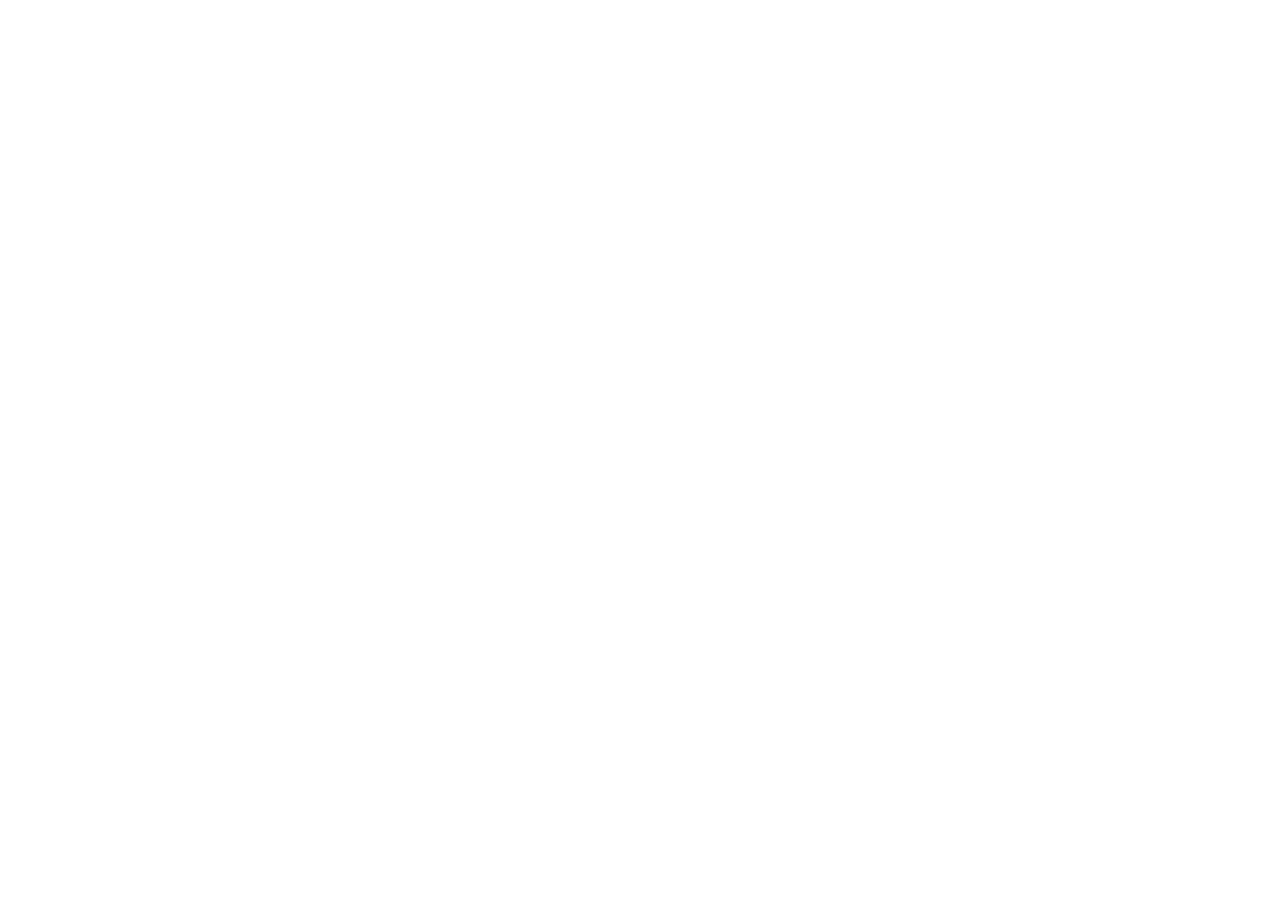
==== index.html @ 9dbeb755 "first commit" ====
<!DOCTYPE html>
<html lang="en">
<head>
    <meta charset="UTF-8">
    <meta name="viewport" content="width=device-width, initial-scale=1.0">
    <title>A New Bangladesh</title>
</head>
<body>
    
</body>
</html>
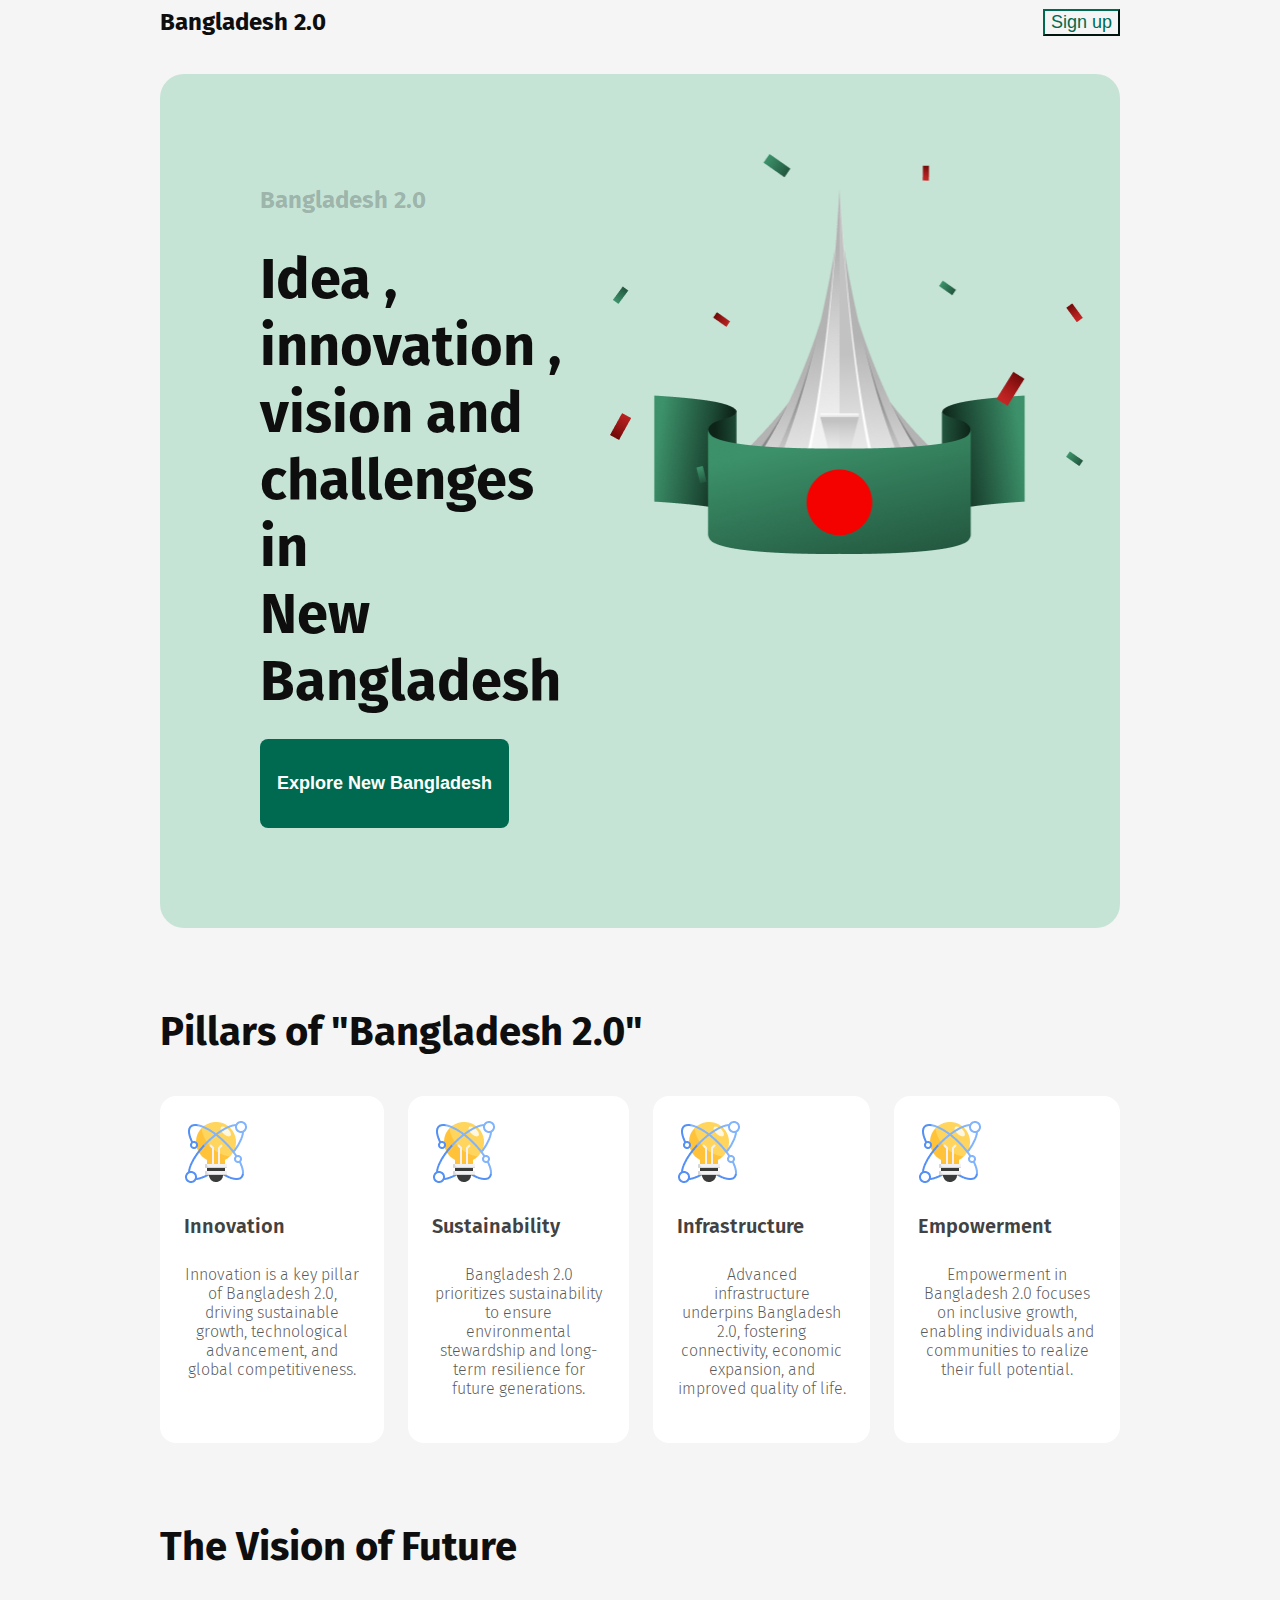
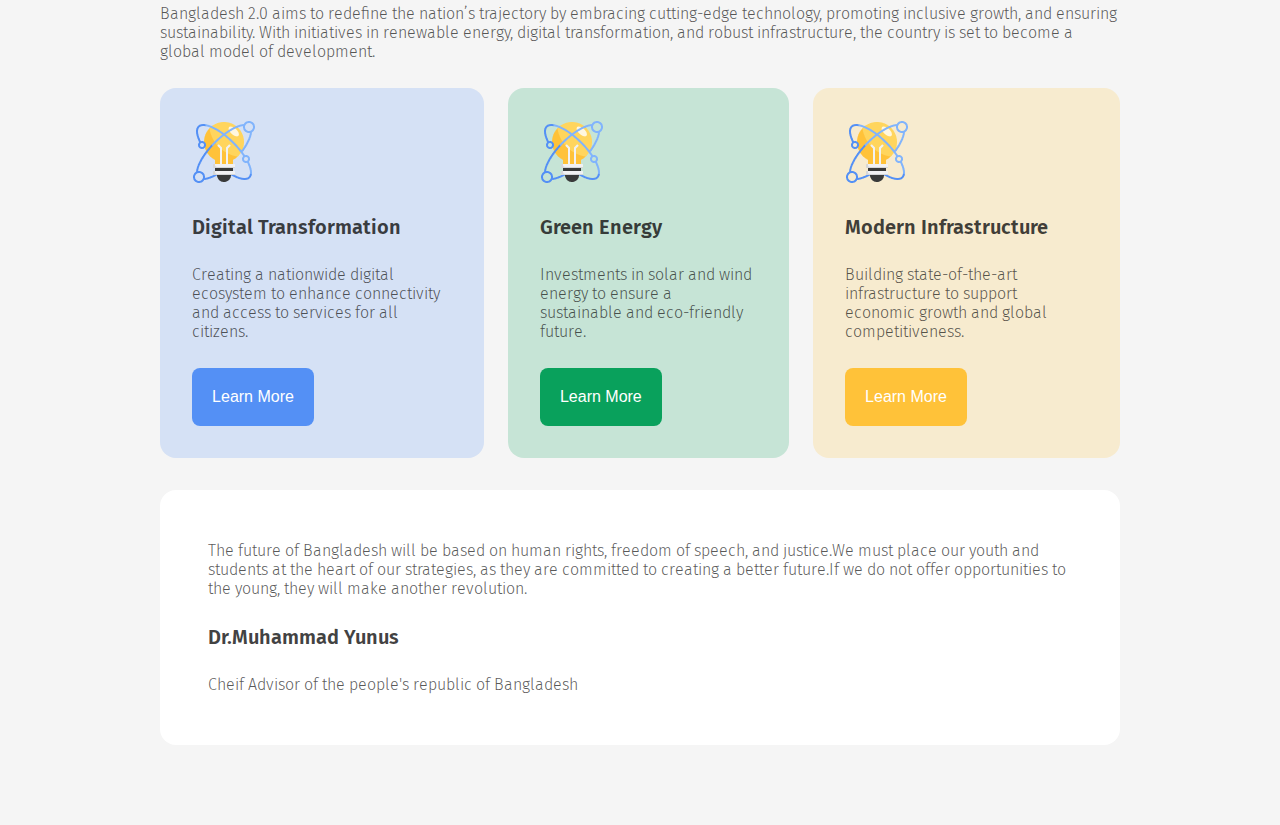
==== commit 7cd8399b: "second commit" ====
--- a/index.html
+++ b/index.html
@@ -4,8 +4,107 @@
     <meta charset="UTF-8">
     <meta name="viewport" content="width=device-width, initial-scale=1.0">
     <title>A New Bangladesh</title>
+    <link rel="preconnect" href="https://fonts.googleapis.com">
+<link rel="preconnect" href="https://fonts.gstatic.com" crossorigin>
+<link href="https://fonts.googleapis.com/css2?family=Fira+Sans:ital,wght@0,100;0,200;0,300;0,400;0,500;0,600;0,700;0,800;0,900;1,100;1,200;1,300;1,400;1,500;1,600;1,700;1,800;1,900&display=swap" rel="stylesheet">
+    <link rel="stylesheet" href="style/style.css">
 </head>
-<body>
+<body class="fira-sans margin whole-back"> 
+    
+    <header>
+        <nav>
+            <div class="black-color">Bangladesh 2.0</div>
+            <button>Sign up</button>
+        </nav>
+        <div class="banner green-back ">
+            
+                <div class="bann">
+                
+                <h4 class="descrip" style="font-size: 24px;">Bangladesh 2.0</h4>
+                    <h3 class="banner-title"> Idea , innovation ,<br>
+                    vision and challenges in <br>
+                    New Bangladesh <br></h3>
+                    <button class="green-btn">Explore New Bangladesh</button>
+                
+                        </div>
+
+            
+            <img class="hero" src="assets/hero.png" alt="">
+            
+
+        </div>
+        
+
+
+    </header>
+    <main>
+          
+            <h3 class="pillers-title">Pillars of "Bangladesh 2.0"</h3>
+        <div class="pillers"> 
+            <div class="pillers-bd">
+                <img src="assets/card-icon.png" alt="">
+                <h4 class="pil-sub-title">Innovation</h4>
+                <h4 class="pil-descrip">Innovation is a key pillar of Bangladesh 2.0, driving sustainable growth, technological advancement, and global competitiveness. </h4>
+            </div>
+            <div class="pillers-bd">
+                <img src="assets/card-icon.png" alt="">
+                <h4 class="pil-sub-title">Sustainability</h4>
+                <h4 class="pil-descrip">Bangladesh 2.0 prioritizes sustainability to ensure environmental stewardship and long-term resilience for future generations.</h4>
+            </div>
+            <div class="pillers-bd">
+                <img src="assets/card-icon.png" alt="">
+                <h4 class="pil-sub-title">Infrastructure</h4>
+                <h4 class="pil-descrip">Advanced infrastructure underpins Bangladesh 2.0, fostering connectivity, economic expansion, and improved quality of life.</h4>
+            </div>
+            <div class="pillers-bd">
+                <img src="assets/card-icon.png" alt="">
+                <h4 class="pil-sub-title">Empowerment</h4>
+                <h4 class="pil-descrip">Empowerment in Bangladesh 2.0 focuses on inclusive growth, enabling individuals and communities to realize their full potential.</h4>
+            </div>
+
+        </div>
+        
+            <h2 class="vision-title">The Vision of Future</h2>
+            <h5 class="vision-goal">Bangladesh 2.0 aims to redefine the nation’s trajectory by embracing cutting-edge technology, promoting inclusive growth, and ensuring sustainability. With initiatives in renewable energy, digital transformation, and robust infrastructure, the country is set to become a global model of development.</h5>
+        <div class="vision-of-future ">
+            <div class="vision-1 vision-box ">
+                
+                <img src="assets/card-icon.png" alt="">
+                <h4 class="vis-title">Digital Transformation</h4>
+                <h5 class="vision-goal">Creating a nationwide digital ecosystem to enhance connectivity and access to services for all citizens.</h5>
+                <button class="btn1">Learn More</button>
+                
+            </div>
+            <div class="vision2 vision-box">
+                <img src="assets/card-icon.png" alt="">
+                <h4 class="vis-title">Green Energy</h4>
+                <h5 class="vision-goal">Investments in solar and wind energy to ensure a sustainable and eco-friendly future.</h5>
+                <button class="btn2">Learn More</button>
+                
+            </div>
+            <div class="vision3 vision-box">
+                <img src="assets/card-icon.png" alt="">
+                <h4 class="vis-title">Modern Infrastructure</h4>
+                <h5 class="vision-goal">Building state-of-the-art infrastructure to support economic growth and global competitiveness.</h5>
+                <button class="btn3">Learn More</button>
+                
+            </div>
+        </div>    
+            <div class="yunus-speech">
+                <h5 class="vision-goal">The future of Bangladesh will be based on human rights, freedom of speech, and justice.We must place our youth and students at the heart of our strategies, as they are committed to creating a better future.If we do not offer opportunities to the young, they will make another revolution. <br></h5>
+                <h4 class="vis-title">Dr.Muhammad Yunus </h4>
+                <h5 class="vision-goal">Cheif Advisor of the people's republic of Bangladesh </h5>
+                </div>
+                
+                
+
+
+
+    </main>
+    <footer>
+
+
+    </footer>
     
 </body>
 </html>--- a/style/style.css
+++ b/style/style.css
@@ -0,0 +1,225 @@
+/* font link */
+.fira-sans {
+    font-family: "Fira Sans", serif;
+    font-weight:normal;
+    font-style: normal;
+}
+/* style for everyone */
+.whole-back{
+    background-color: #F5F5F5;
+}
+
+.green-btn{
+    background-color: #006A50;
+    color: #FFFFFF;
+    font-size: 18px;
+    padding: 34px 17px;
+
+    border-radius: 8px;
+    font-weight: 600;
+    border-color: none;
+    border: none;
+}
+.black-color{
+            color: #0E0E0E;
+            font-weight: 700;
+            font-size: 24px;
+            
+}
+.margin{
+    margin-left: 160px;
+    margin-right: 160px;
+}
+.green-back{
+    background-color: #C6E4D6;
+    border-radius: 24px;
+}
+.descrip{
+    color:rgba(14, 14, 14, 0.23);
+
+}
+/* style for header */
+header nav div{
+    font-size: 32px;
+    
+}
+nav button{
+    color: #006A50;
+    font-weight: 500;
+    font-size: 18px;
+    background-color: #F5F5F5;
+    border-color: #006A50;
+}
+nav{
+    display: flex;
+    align-items:center ;
+    justify-content: space-between;
+    margin-bottom: 38px;
+}
+/* banner style */
+.banner-title{
+    font-weight: 700;
+    font-size: 56px;
+    color: rgba(14, 14, 14, 1);
+    margin-bottom: 24px;
+    margin-right: 24px;
+    margin-top: 16px;
+    max-width: 622px;
+    
+}
+.banner{
+    display: flex;
+    padding-left: 59.5px;
+    
+     max-width: 100%;
+    max-height: fit-content;
+    justify-content: space-between;
+    padding: 80px 80px 100px 100px;
+    
+    margin-top: 20px;
+    margin-bottom: 80px;
+    overflow: hidden;
+}
+.banner-pad{
+    padding-top: 160px;
+    padding-bottom: 160px;
+}
+.hero{
+    
+    padding-right: 59.5px;
+    width: 475px;
+    height: 400px;
+    margin-left: 24px;
+    
+}
+/* piller section */
+.pillers-title{
+    color: #0E0E0E;
+    font-weight: 700;
+    font-size: 40px;
+
+}
+.pil-sub-title{
+    color: rgba(14, 14, 14, 0.8);
+    font-weight: 600;
+    font-size: 20px;
+
+
+}
+.pil-descrip{
+    color: rgba(14, 14, 14, 0.7);
+    font-size: 16px;
+    font-weight: 300;
+    text-align: justify;
+    text-align: center;
+}
+.pillers{
+    display: flex;
+    flex-direction: row;
+    gap: 24px;
+    border-top: 32px;
+    margin-bottom: 80px; 
+    
+}
+.pillers-bd{
+    background-color: #FFFFFF;
+    
+    border-radius: 16px;
+    justify-content: space-around;
+   
+    padding: 24px;
+    border: 64px 64px;
+   
+   
+}
+/* Vission of future part style */
+.vision-title{
+    color: rgba(14, 14, 14, 1);
+    font-size: 40px;
+    font-weight: 700;
+}
+.vision-goal{
+    color: rgba(14, 14, 14, 0.7);
+    font-weight: 300;
+    font-size: 16px;
+    
+}
+.vision-of-future{
+    display: flex;
+    gap: 24px;
+    margin-bottom: 32px;
+    
+
+}
+.vis-title{
+    color: rgba(14, 14, 14, 0.8);
+    font-size: 20px;
+    font-weight: 600;
+}
+.vision-box{
+    
+    border-radius: 16px;
+    gap: 24px;
+    padding: 32px 32px;
+    max-width:  450px;
+    
+    
+    
+}
+.vision-1{
+    background-color: rgba(84, 144, 245, 0.2);
+    
+
+} 
+.vision2{
+      
+    background-color:  rgba(198, 228, 214, 1);
+}
+.vision3{
+   
+    background-color: #F7EBCF;
+}
+/* vision button style */
+.btn1{
+    background-color: rgba(84, 144, 245, 1);
+    font-weight: 500;
+    font-size: 16px;
+    color: #FFFFFF;
+    padding: 20px 11px;
+    width: 122px;
+    border-radius: 8px;
+    border: none;
+
+}
+.btn2{
+    color: #FFFFFF;
+    font-weight: 500;
+    font-size: 16px;
+     background-color: #09A15C;
+    padding: 20px 11px; 
+    width: 122px;
+    border-radius: 8px;
+    border: none;
+}
+
+.btn3{
+    color: #FFFFFF; 
+    font-weight: 500;
+    font-size: 16px; 
+    background-color:#FFC239;
+    padding: 20px 11px;
+    width: 122px;
+    border-radius: 8px;
+    border: none;
+
+}
+.yunus-speech{
+    background-color: #FFFFFF;
+    padding: 24px 48px;
+    border-radius: 16px;
+    box-shadow: #8a8989;
+    margin-bottom: 80px;
+}
+
+
+
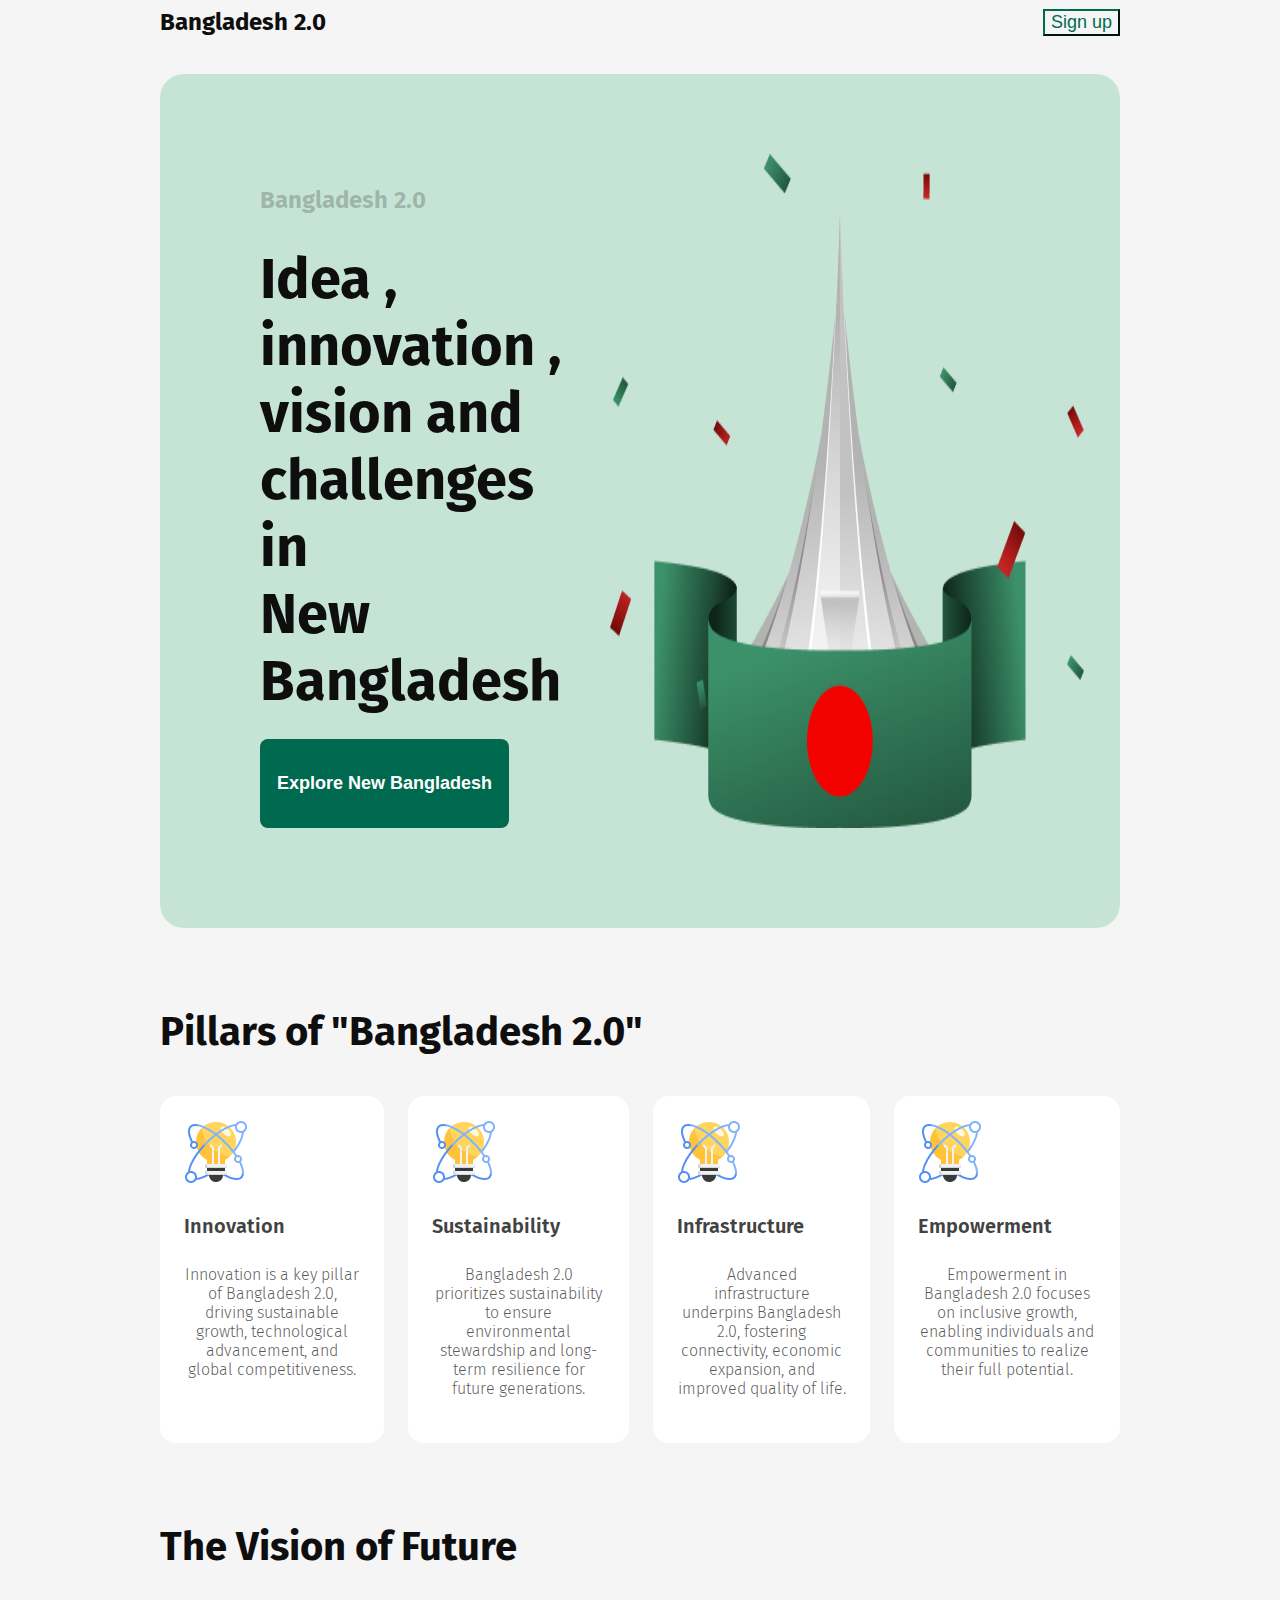
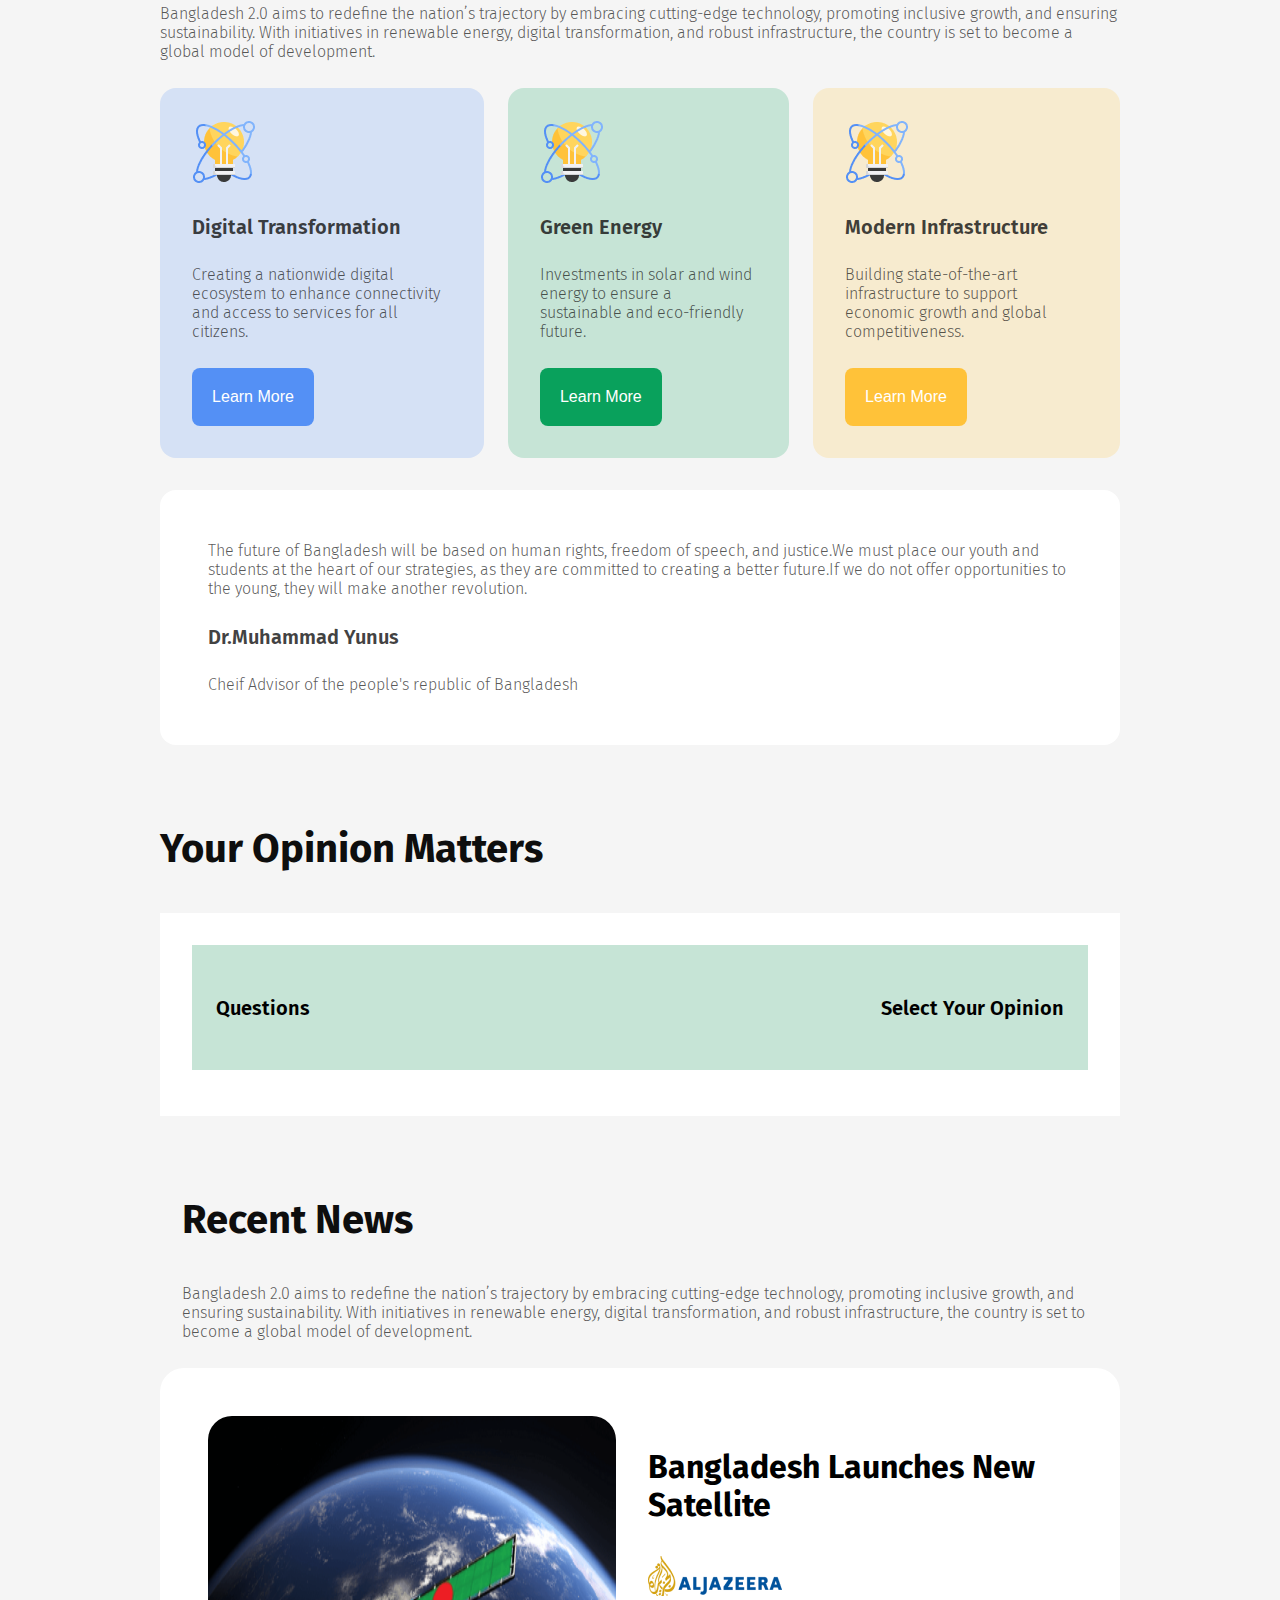
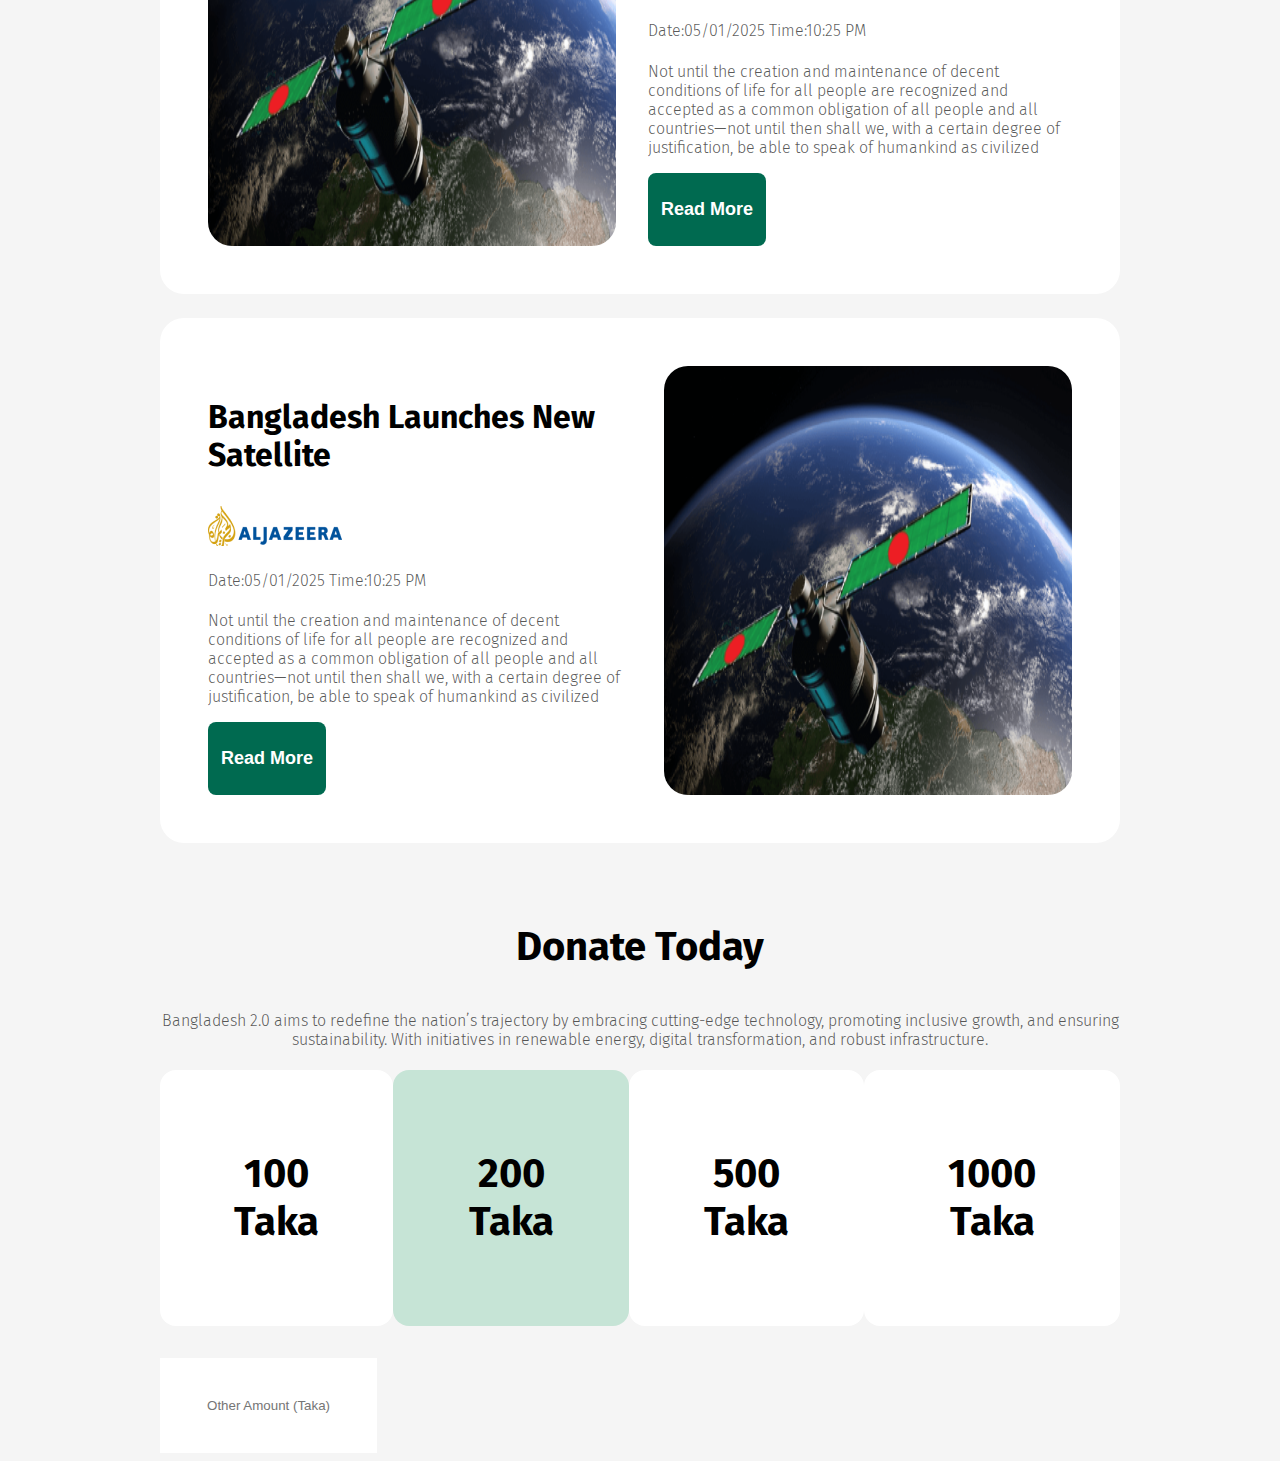
==== commit 730dbd9a: "third commit" ====
--- a/index.html
+++ b/index.html
@@ -95,6 +95,93 @@
                 <h4 class="vis-title">Dr.Muhammad Yunus </h4>
                 <h5 class="vision-goal">Cheif Advisor of the people's republic of Bangladesh </h5>
                 </div>
+                <div class="opinion">
+                    <h3 class="vision-title">Your Opinion Matters</h3>
+                    <div class="opinion-table">
+                        <div  class="opinion-tae">
+                            <div class="table-heading">
+                                <h4 class="tbl-heading-title">Questions</h4>
+                                <h4 class="tbl-heading-title">Select Your Opinion</h4>
+
+
+                            </div>
+
+                            <table>
+                            <tbody>
+                                <tr>
+                                    <td></td>
+                                    <td></td>
+                                </tr>
+                                <tr>
+                                    <td></td>
+                                    <td></td>
+                                </tr>
+                                <tr>
+                                    <td></td>
+                                    <td></td>
+                                </tr>
+
+                            </tbody>
+                            </table>
+
+
+                        </div>
+                    </div>
+
+                </div>
+                <div class="news">
+                    <h3 class="vision-title">Recent News</h3>
+                    <h5 class="vision-goal">Bangladesh 2.0 aims to redefine the nation’s trajectory by embracing cutting-edge technology, promoting inclusive growth, and ensuring sustainability. With initiatives in renewable energy, digital transformation, and robust infrastructure, the country is set to become a global model of development.</h5>
+                </div>
+            <div class="sat-news">
+                <div class="news-bd">
+                    <img class="sat-img" src="assets/satelite.png" alt="">
+                    <div class="satelite">
+                        <h3 class="new-sat">Bangladesh Launches New Satellite</h3>
+                        <img src="assets/al-jazeera.png" alt="">
+                        <h4 class="vision-goal">Date:05/01/2025 <spanS>Time:10:25 PM</span></h4>
+                        <p class="vision-goal">Not until the creation and maintenance of decent conditions of life for all people are recognized and accepted as a common obligation of all people and all countries—not until then shall we,
+                            with a certain degree of justification, be able to speak of humankind as civilized</p>
+                            <button class="green-btn sat-btn">Read More</button>
+
+                    </div>
+                </div>    
+                    <div class="news-bd">
+                        <div class="satelite">
+                            <h3 class="new-sat">Bangladesh Launches New Satellite</h3>
+                            <img src="assets/al-jazeera.png" alt="">
+                            <h4 class="vision-goal">Date:05/01/2025 <spanS>Time:10:25 PM</span></h4>
+                            <p class="vision-goal">Not until the creation and maintenance of decent conditions of life for all people are recognized and accepted as a common obligation of all people and all countries—not until then shall we,
+                                with a certain degree of justification, be able to speak of humankind as civilized</p>
+                                <button class="green-btn sat-btn">Read More</button>
+                            </div>
+                                <img class="sat-img" src="assets/satelite.png" alt="">
+             
+                            </div> 
+             </div> 
+             <div>
+                <h3 class="donate-title">Donate Today</h3>
+                <h4 class="vision-goal donate-tex">Bangladesh 2.0 aims to redefine the nation’s trajectory by embracing cutting-edge technology, promoting inclusive growth, and ensuring sustainability. With initiatives in renewable energy, digital transformation, and robust infrastructure.</h4>
+                <div class="donate-box">
+                   <div class="money don-back"><h3 class="donate-title">100 Taka</h3></div> 
+                    <div class="green-back money"><h3 class="donate-title ">200 Taka</h3></div>
+                    <div class="money don-back"><h3 class="donate-title">500 Taka</h3></div>
+                    <div class="money don-back"><h3 class="donate-title">1000 Taka</h3></div>
+
+                </div>
+                <div class=""> 
+                    <input   type="text" name="" id="" placeholder="Other Amount (Taka)" class="amount-box">
+                </div>
+
+             </div>              
+
+
+                   
+                    
+
+
+                
+
                 
                 
 
--- a/style/style.css
+++ b/style/style.css
@@ -64,7 +64,7 @@
     margin-bottom: 24px;
     margin-right: 24px;
     margin-top: 16px;
-    max-width: 622px;
+    max-width: 622;
     
 }
 .banner{
@@ -87,8 +87,8 @@
 .hero{
     
     padding-right: 59.5px;
-    width: 475px;
-    height: 400px;
+    width: 475;
+    height: 400;
     margin-left: 24px;
     
 }
@@ -161,7 +161,7 @@
     border-radius: 16px;
     gap: 24px;
     padding: 32px 32px;
-    max-width:  450px;
+    max-width:  450;
     
     
     
@@ -220,6 +220,89 @@
     box-shadow: #8a8989;
     margin-bottom: 80px;
 }
-
-
-
+/* opinion table */
+.opinion{
+    margin-bottom: 80px;
+}
+.opinion-table{
+    padding: 32px 32px;
+    background-color: #FFFFFF;
+}
+.table-heading{
+    display: flex;
+    justify-content: space-between;
+    background-color: #C6E4D6; 
+    padding: 24px 24px;      
+}
+.tbl-heading-title{
+    font-size: 20px;
+    font-weight: 600;
+}
+/* news style */
+.sat-news{
+    margin-bottom: 80px;
+}
+.sat-img{
+    border-radius: 24px;
+}
+.news{
+    margin: 22px;
+}
+.new-sat{
+    font-size: 32px;
+    font-weight: 700;
+
+}
+.news-bd{
+    display: flex;
+    gap: 32px;
+    padding: 48px 48px;
+    background-color: #FFFFFF;
+    border-radius: 24px;
+    margin-bottom: 24px;
+    
+}
+.sat-btn{
+    padding: 26px 13px;
+    max-width: 139px;
+}
+.satelite{
+
+}
+/* donte part  */
+.donate-title{
+    font-size: 40px;
+    font-weight: 700;
+    text-align: center;
+}
+.donate-tex{
+    text-align: center;
+}
+.donate-box{
+    display: flex;
+    justify-content: space-between;
+    margin-bottom: 32px;
+       
+}
+.don-back{
+    background-color:#FFFFFF ;
+}
+.money{
+    
+    padding: 40px 40px;
+    border-radius: 16px;
+    max-width: 240;
+
+}
+.amount-box{
+    background-color: #FFFFFF;
+    padding: 40px 20px;
+    border: none;
+    max-width: 1032;
+    text-align: center;
+    
+}
+
+
+
+
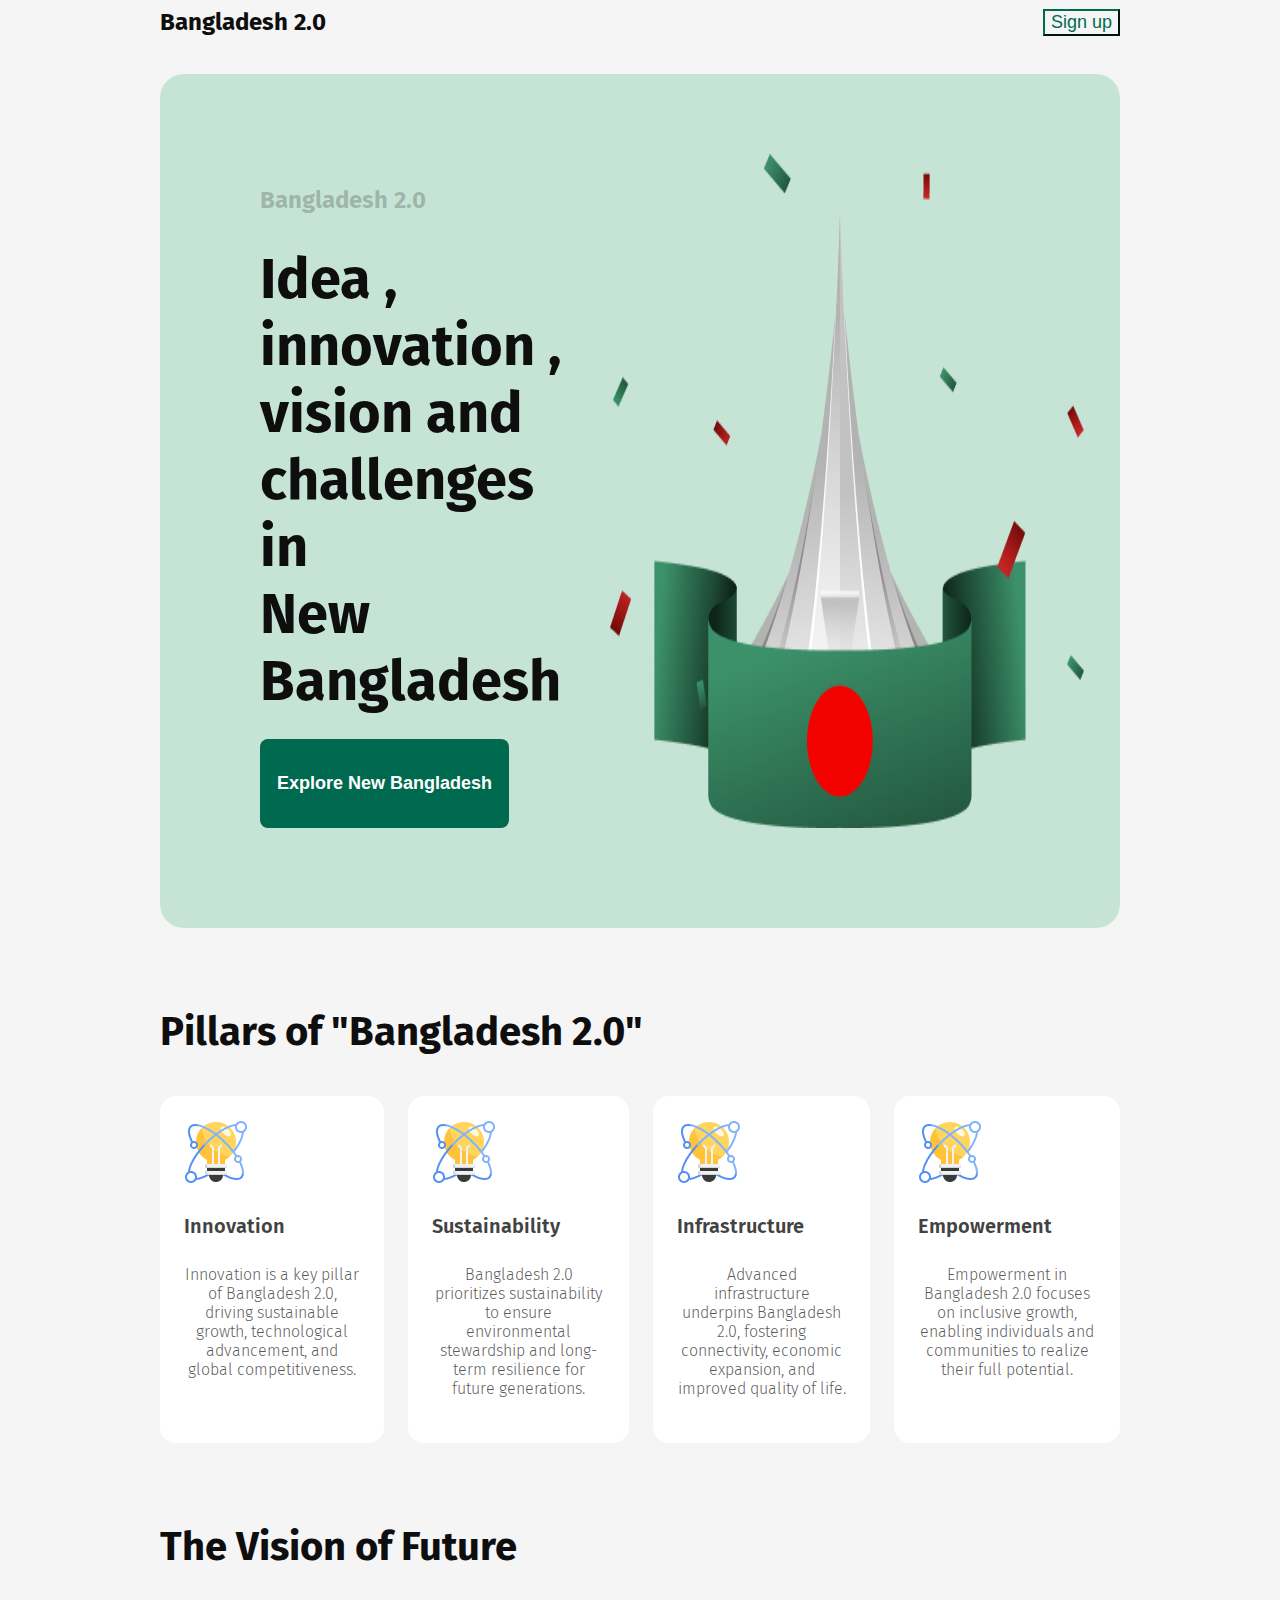
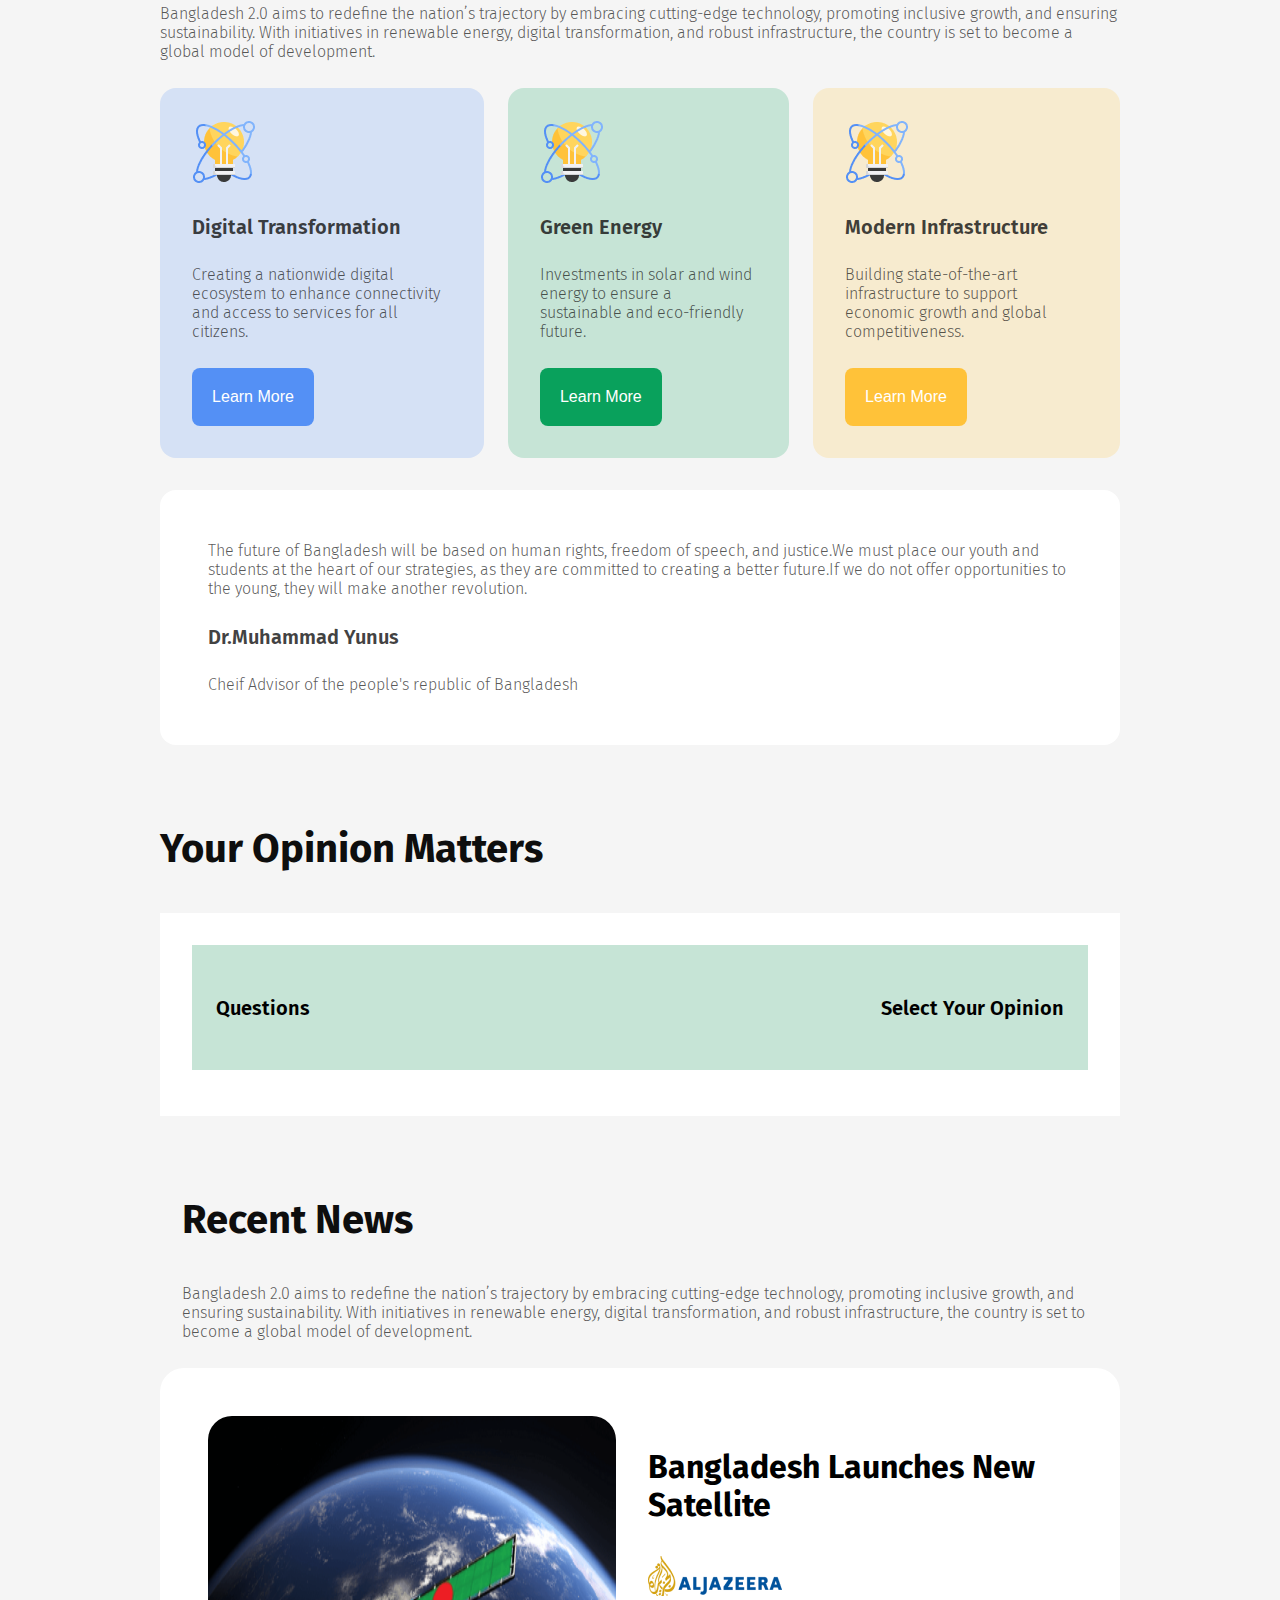
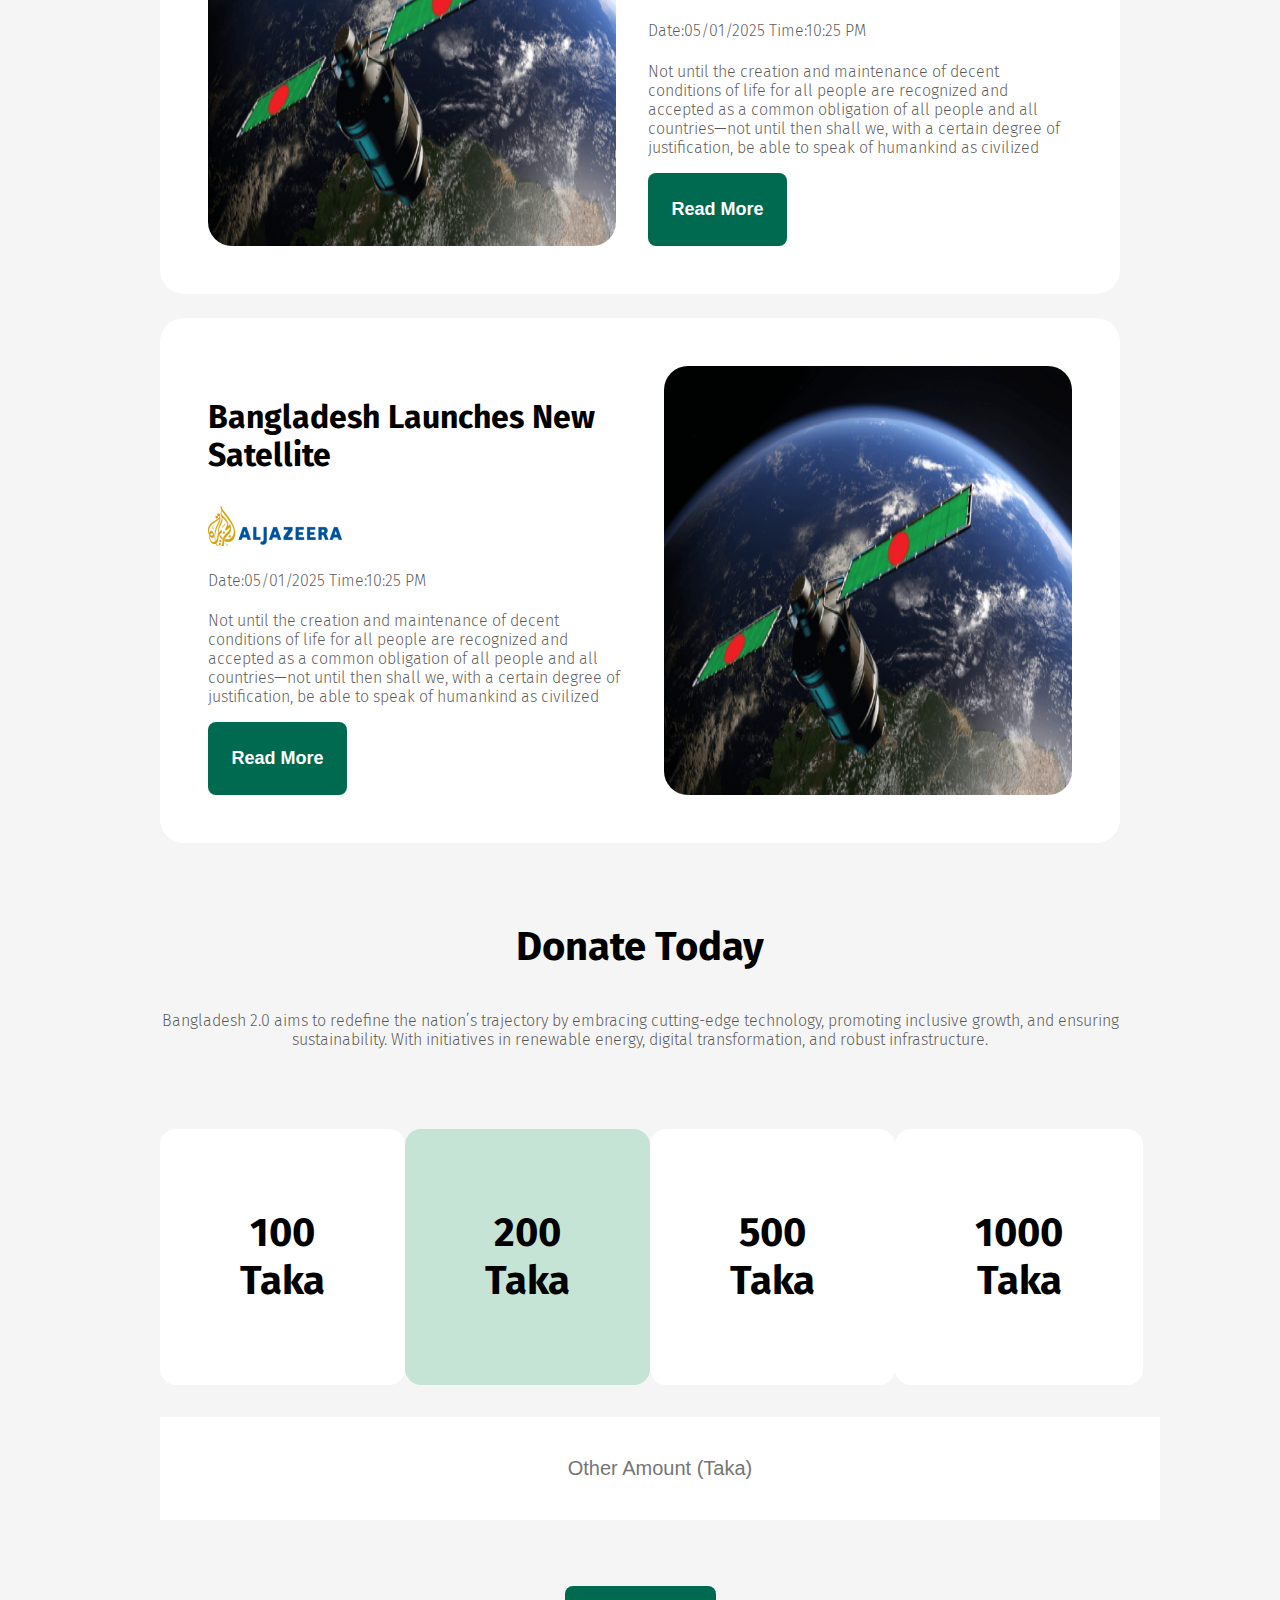
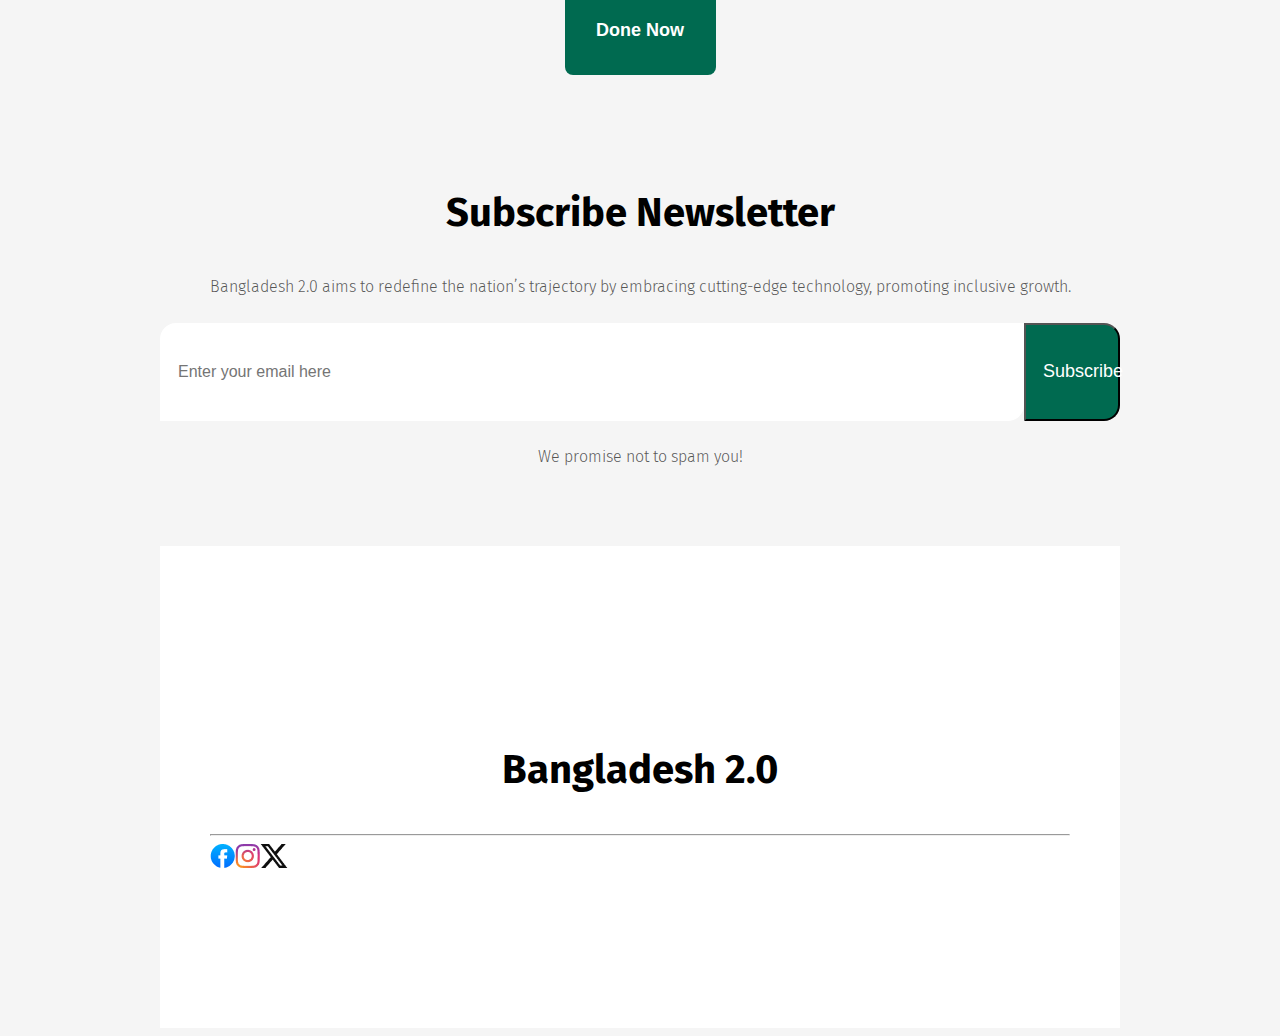
==== commit 71788b67: "forth commit" ====
--- a/index.html
+++ b/index.html
@@ -159,36 +159,55 @@
              
                             </div> 
              </div> 
-             <div>
+             <div class="sat-news">
                 <h3 class="donate-title">Donate Today</h3>
                 <h4 class="vision-goal donate-tex">Bangladesh 2.0 aims to redefine the nation’s trajectory by embracing cutting-edge technology, promoting inclusive growth, and ensuring sustainability. With initiatives in renewable energy, digital transformation, and robust infrastructure.</h4>
                 <div class="donate-box">
-                   <div class="money don-back"><h3 class="donate-title">100 Taka</h3></div> 
-                    <div class="green-back money"><h3 class="donate-title ">200 Taka</h3></div>
-                    <div class="money don-back"><h3 class="donate-title">500 Taka</h3></div>
-                    <div class="money don-back"><h3 class="donate-title">1000 Taka</h3></div>
+                   <div class="money don-back"><h3 class="donate-title marjin-money">100 Taka</h3></div> 
+                    <div class="green-back money"><h3 class="donate-title marjin-money ">200 Taka</h3></div>
+                    <div class="money don-back"><h3 class="donate-title marjin-money">500 Taka</h3></div>
+                    <div class="money don-back"><h3 class="donate-title marjin-money">1000 Taka</h3></div>
 
                 </div>
                 <div class=""> 
-                    <input   type="text" name="" id="" placeholder="Other Amount (Taka)" class="amount-box">
-                </div>
-
-             </div>              
-
-
-                   
-                    
-
-
-                
-
-                
-                
-
-
-
+                    <form action="">
+                        <input   type="text" name="" id="" placeholder="Other Amount (Taka)" class="amount-box">
+                    </form>
+                </div>
+                <div class="don-btn-text ">
+                    <button class="green-btn donate-btn">Done Now</button>
+                </div>
+                 
+
+             </div>
+                <div class="donate-tex">
+                    <h3 class="donate-title">Subscribe Newsletter</h3>
+                    <h5 class="vision-goal">Bangladesh 2.0 aims to redefine the nation’s trajectory by embracing cutting-edge technology, promoting inclusive growth.</h5>
+                    <div class="Subscribe">
+                       
+                            <input type="email" name="" id="" placeholder="Enter your email here" class="email-box">
+                             <button class="green-btn-subs">Subscribe</button>  
+                             
+                       
+                    </div>
+                    <h5 class="vision-goal">We promise not to spam you!</h5> 
+
+
+                </div> 
+                <div>
+
+
+                </div>               
     </main>
-    <footer>
+    <footer class="last">
+        <h3 class="donate-title">Bangladesh 2.0</h3>
+        <hr>
+        <div class="icon">
+            <img src="assets/facebook.png" alt="">
+            <img src="assets/instagram.png" alt="">
+            <img src="assets/x.png" alt="">
+        </div>
+
 
 
     </footer>
--- a/style/style.css
+++ b/style/style.css
@@ -264,7 +264,7 @@
 }
 .sat-btn{
     padding: 26px 13px;
-    max-width: 139px;
+    width: 139px;
 }
 .satelite{
 
@@ -277,11 +277,14 @@
 }
 .donate-tex{
     text-align: center;
+    margin-bottom: 80px;
 }
 .donate-box{
     display: flex;
     justify-content: space-between;
     margin-bottom: 32px;
+    
+    width: 100%;
        
 }
 .don-back{
@@ -291,18 +294,68 @@
     
     padding: 40px 40px;
     border-radius: 16px;
-    max-width: 240;
-
+    width: 240;
+    height: 128;
+    gap: 24px;
+}
+
+    
+.marjin-money{
+    margin: 40px 40px;
 }
 .amount-box{
     background-color: #FFFFFF;
     padding: 40px 20px;
     border: none;
-    max-width: 1032;
-    text-align: center;
-    
-}
-
-
-
-
+    width: 100%;
+    text-align: center;
+    font-size: 20px; 
+     
+}
+.donate-btn{
+    
+    width: 151px;
+    
+}
+.don-btn-text{
+    text-align: center;
+    
+    padding: 34px 17px;
+    margin-top: 32px;
+}
+/* subscribe part */
+.Subscribe{
+    display:flex;
+    gap: none;
+}
+.green-btn-subs{
+    background-color: #006A50; 
+    padding: 34px 17px;
+    width: 10%;
+    border-top-right-radius: 16px;
+    border-bottom-right-radius: 16px;
+    font-size: 18px;
+    color: #FFFFFF;
+}
+.email-box{
+    width: 90%;
+    padding: 40px 18px;
+    font-size: 16px;
+    border-top-left-radius: 16px;
+    border-bottom-right-radius: 16px;
+    border: none;
+}
+.last{
+    padding: 160px 50px;
+    background-color: #FFFFFF;
+    text-align: center;
+
+}
+.icon{
+    display: flex;
+}
+
+
+
+
+
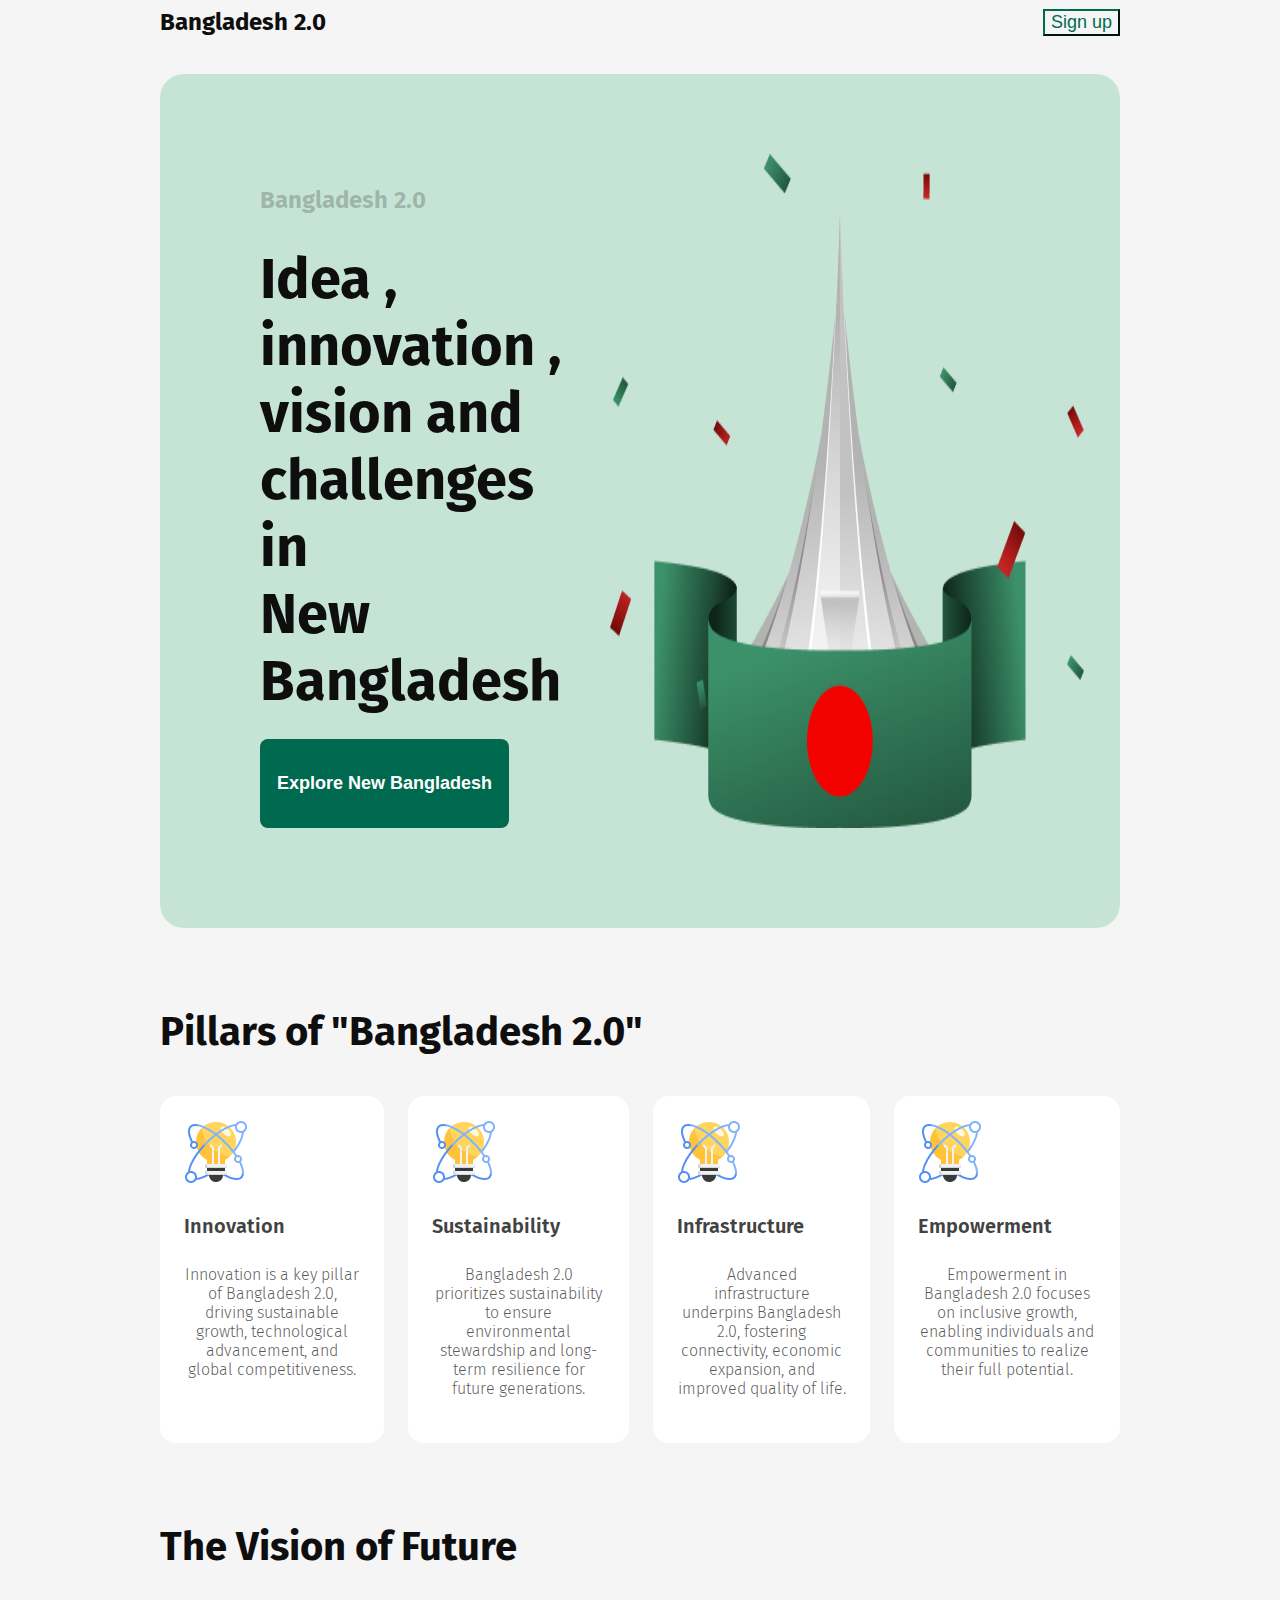
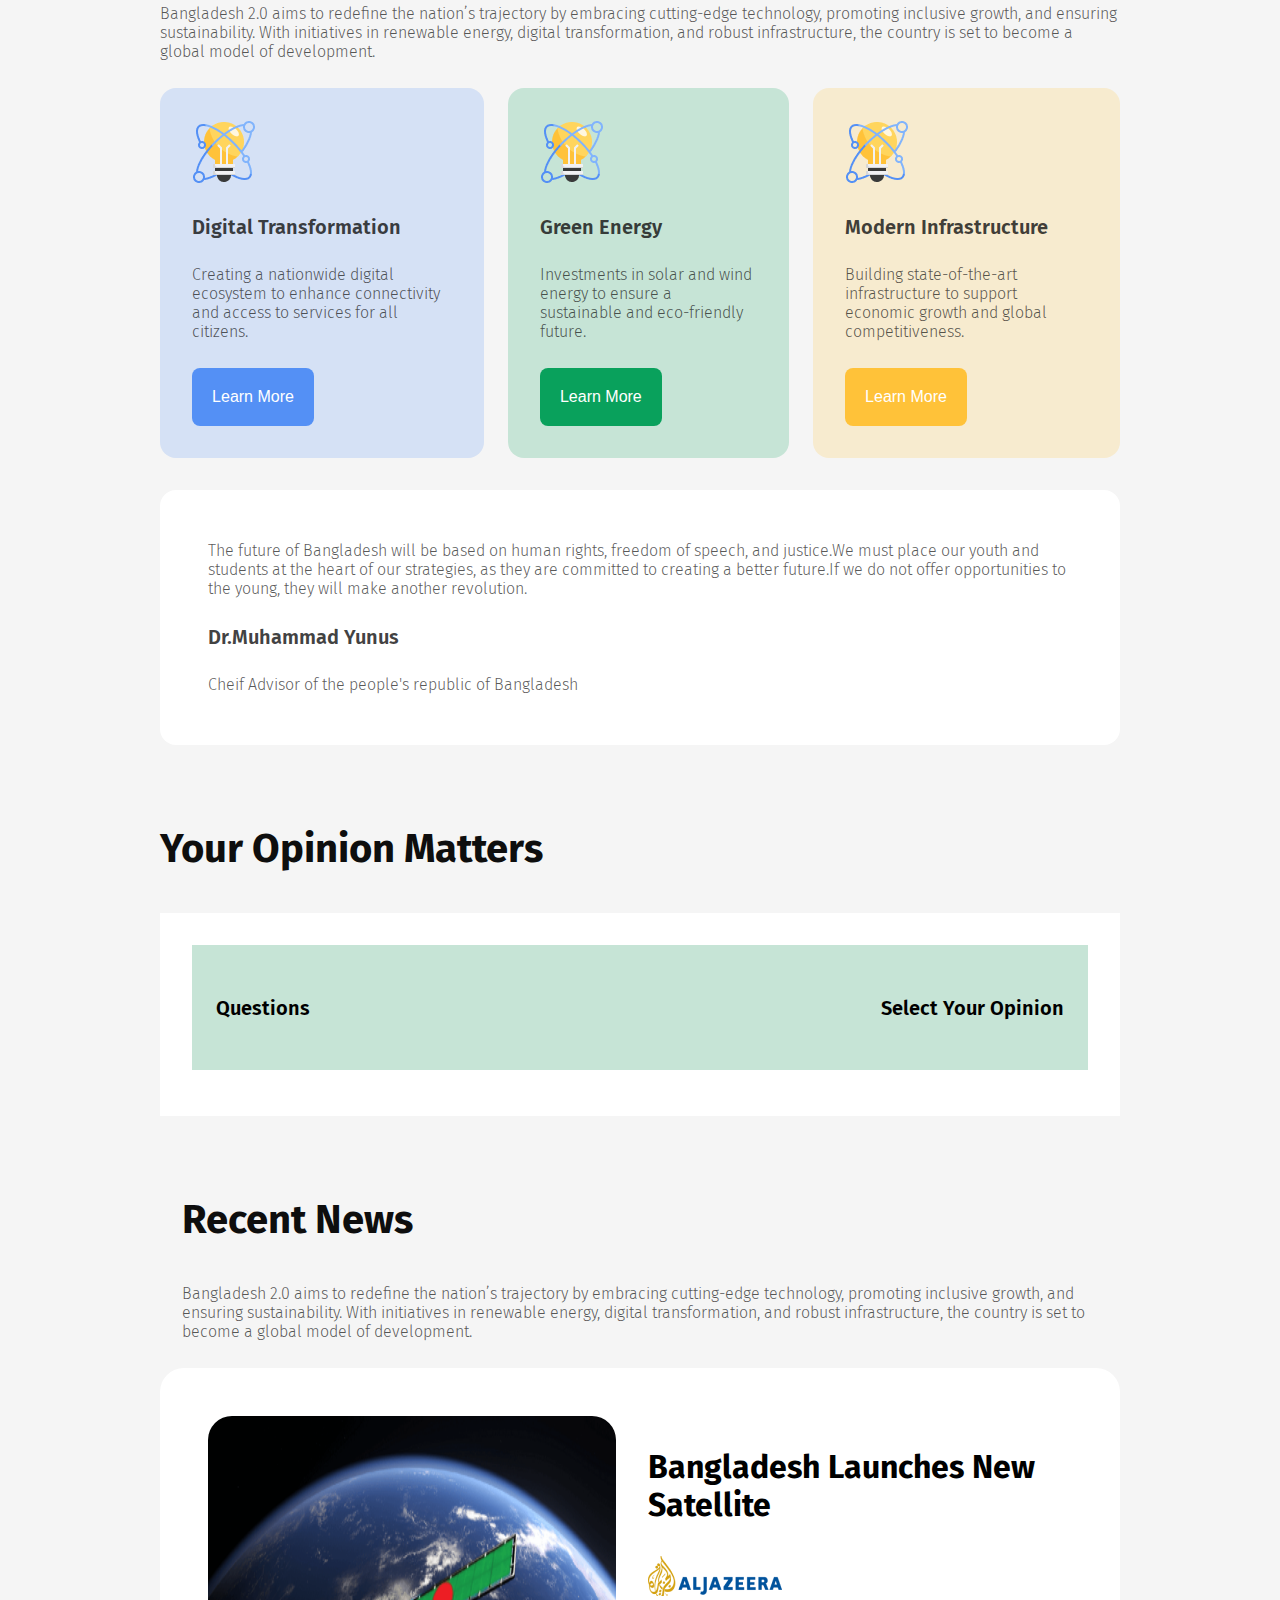
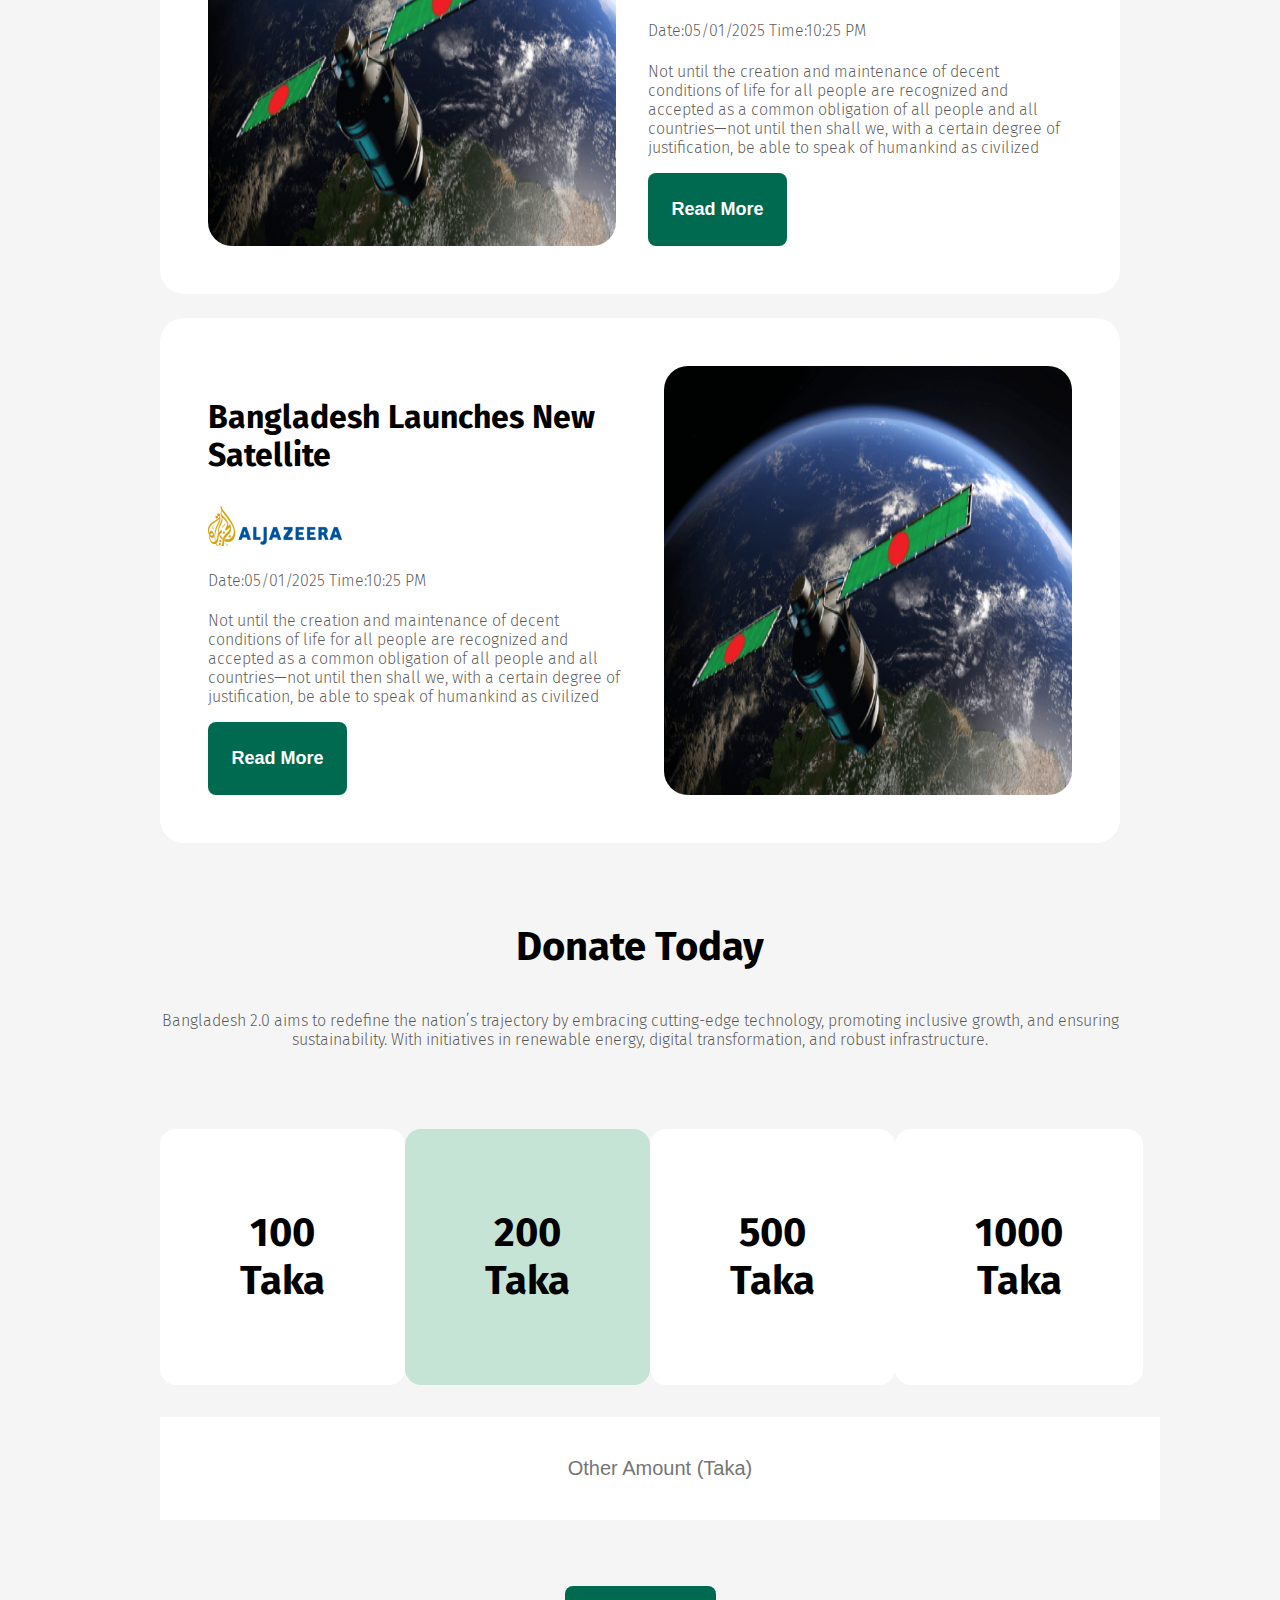
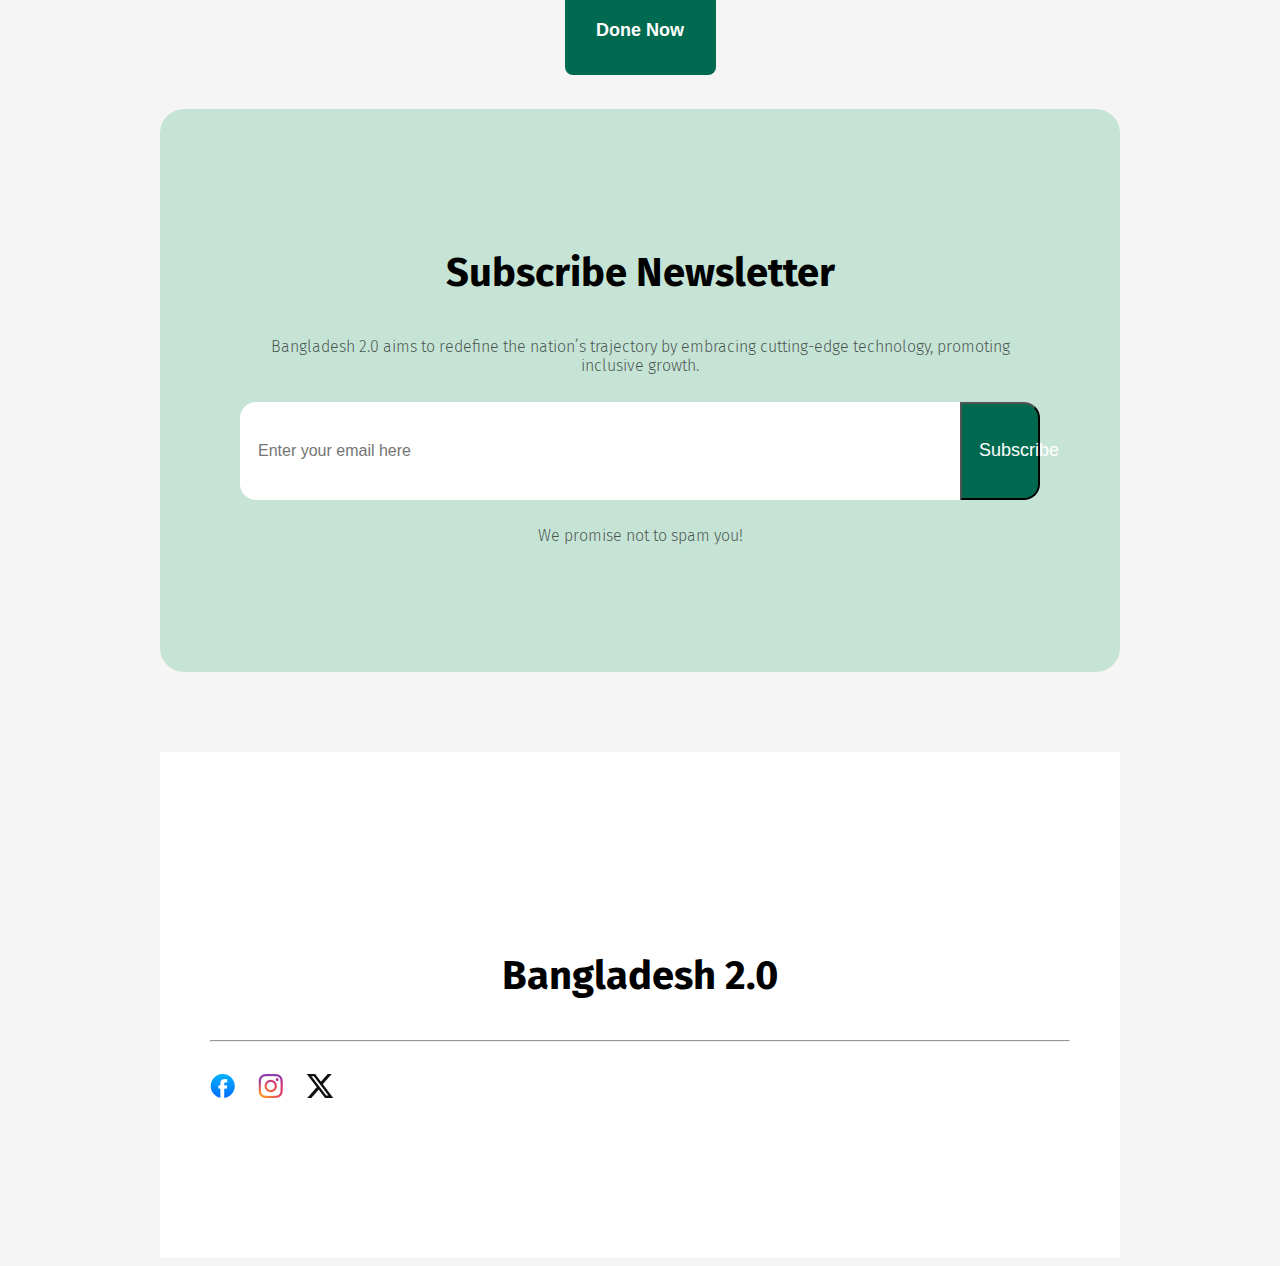
==== commit 32500f82: "last and final commit" ====
--- a/index.html
+++ b/index.html
@@ -162,13 +162,13 @@
              <div class="sat-news">
                 <h3 class="donate-title">Donate Today</h3>
                 <h4 class="vision-goal donate-tex">Bangladesh 2.0 aims to redefine the nation’s trajectory by embracing cutting-edge technology, promoting inclusive growth, and ensuring sustainability. With initiatives in renewable energy, digital transformation, and robust infrastructure.</h4>
-                <div class="donate-box">
+            <div class="donate-box ">
                    <div class="money don-back"><h3 class="donate-title marjin-money">100 Taka</h3></div> 
                     <div class="green-back money"><h3 class="donate-title marjin-money ">200 Taka</h3></div>
                     <div class="money don-back"><h3 class="donate-title marjin-money">500 Taka</h3></div>
                     <div class="money don-back"><h3 class="donate-title marjin-money">1000 Taka</h3></div>
-
-                </div>
+                </div>
+                
                 <div class=""> 
                     <form action="">
                         <input   type="text" name="" id="" placeholder="Other Amount (Taka)" class="amount-box">
@@ -179,8 +179,8 @@
                 </div>
                  
 
-             </div>
-                <div class="donate-tex">
+             
+                <div class="donate-tex green-back sub-box">
                     <h3 class="donate-title">Subscribe Newsletter</h3>
                     <h5 class="vision-goal">Bangladesh 2.0 aims to redefine the nation’s trajectory by embracing cutting-edge technology, promoting inclusive growth.</h5>
                     <div class="Subscribe">
@@ -194,23 +194,23 @@
 
 
                 </div> 
-                <div>
-
-
-                </div>               
+            
+                               
     </main>
-    <footer class="last">
+     <footer class="last"> 
         <h3 class="donate-title">Bangladesh 2.0</h3>
         <hr>
-        <div class="icon">
-            <img src="assets/facebook.png" alt="">
-            <img src="assets/instagram.png" alt="">
-            <img src="assets/x.png" alt="">
+
+        <div class="icon img-ali">
+            <img class="ig-ali" src="assets/facebook.png" alt="">
+            <img class="ig-ali"  src="assets/instagram.png" alt="">
+            <img class="ig-ali"  src="assets/x.png" alt="">
         </div>
-
+        
 
 
     </footer>
+
     
 </body>
 </html>--- a/style/style.css
+++ b/style/style.css
@@ -324,6 +324,9 @@
     margin-top: 32px;
 }
 /* subscribe part */
+.sub-box{
+    padding: 100px 80px;
+}
 .Subscribe{
     display:flex;
     gap: none;
@@ -342,20 +345,27 @@
     padding: 40px 18px;
     font-size: 16px;
     border-top-left-radius: 16px;
-    border-bottom-right-radius: 16px;
+    border-bottom-left-radius: 16px;
     border: none;
 }
 .last{
     padding: 160px 50px;
     background-color: #FFFFFF;
     text-align: center;
+    
 
 }
 .icon{
     display: flex;
-}
-
-
-
-
-
+    margin-top: 32px;
+    gap: 23px;
+   
+}
+.img-ali{
+    align-items: center;
+}
+
+
+
+
+
